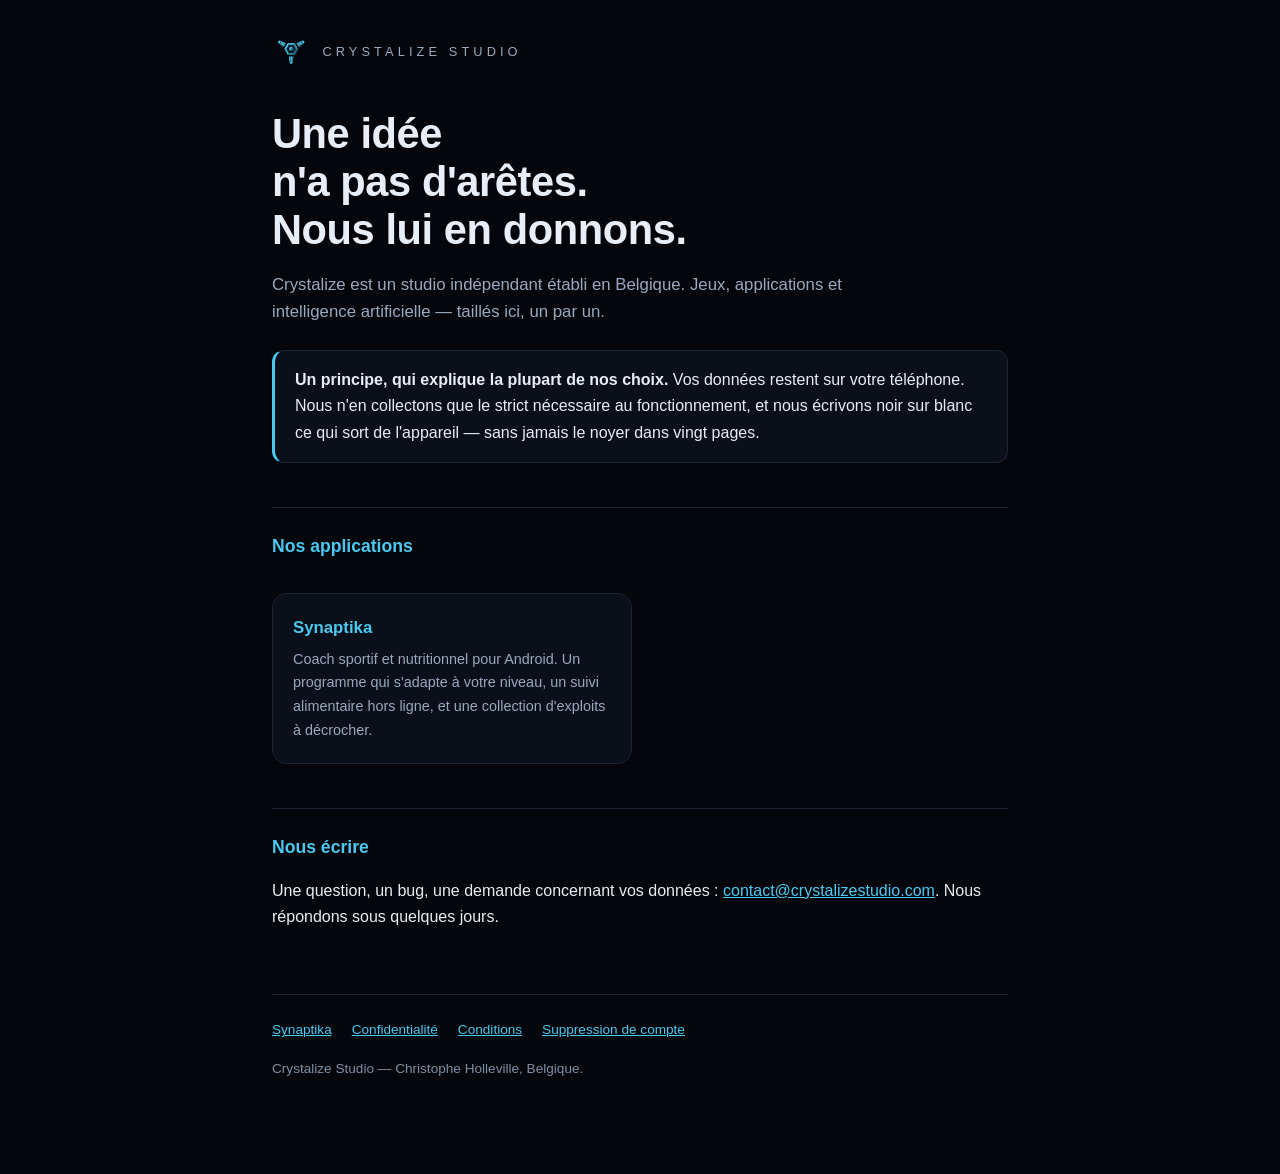
==== index.html @ 21e0ee18 "Reprend l embleme taille, et le titre valide L embleme du site vient desormais de src/theme/embleme." ====
<!doctype html>
<html lang="fr">
  <head>
    <meta charset="utf-8" />
    <meta name="viewport" content="width=device-width, initial-scale=1" />
    <title>Crystalize Studio</title>
    <meta name="description" content="Studio indépendant belge. Applications mobiles soignées, sobres en données." />
    <link rel="stylesheet" href="/assets/site.css" />
  </head>
  <body>
    <main>
      <a class="marque" href="/">
        <svg class="embleme" viewBox="0 0 100 100" aria-hidden="true">
          <path d="M 68.000,44.000 L 59.000,59.588 L 41.000,59.588 L 32.000,44.000 L 41.000,28.412 L 59.000,28.412 Z M 62.500,44.000 L 56.250,54.825 L 43.750,54.825 L 37.500,44.000 L 43.750,33.175 L 56.250,33.175 Z" fill-rule="evenodd" fill="currentColor"/>
          <path d="M 68.000,44.000 L 59.000,59.588 L 56.250,54.825 L 62.500,44.000 Z" fill="#000" opacity="0.491"/>
          <path d="M 59.000,59.588 L 41.000,59.588 L 43.750,54.825 L 56.250,54.825 Z" fill="#000" opacity="0.427"/>
          <path d="M 41.000,59.588 L 32.000,44.000 L 37.500,44.000 L 43.750,54.825 Z" fill="#000" opacity="0.185"/>
          <path d="M 41.000,28.412 L 59.000,28.412 L 56.250,33.175 L 43.750,33.175 Z" fill="#000" opacity="0.073"/>
          <path d="M 59.000,28.412 L 68.000,44.000 L 62.500,44.000 L 56.250,33.175 Z" fill="#000" opacity="0.315"/>
          <path d="M 62.500,44.000 L 68.000,44.000" fill="none" stroke="#000" stroke-width="0.7" stroke-linecap="round" opacity="0.500"/>
          <path d="M 56.250,54.825 L 59.000,59.588" fill="none" stroke="#000" stroke-width="0.7" stroke-linecap="round" opacity="0.500"/>
          <path d="M 43.750,54.825 L 41.000,59.588" fill="none" stroke="#000" stroke-width="0.7" stroke-linecap="round" opacity="0.500"/>
          <path d="M 37.500,44.000 L 32.000,44.000" fill="none" stroke="#000" stroke-width="0.7" stroke-linecap="round" opacity="0.500"/>
          <path d="M 43.750,33.175 L 41.000,28.412" fill="none" stroke="#000" stroke-width="0.7" stroke-linecap="round" opacity="0.500"/>
          <path d="M 56.250,33.175 L 59.000,28.412" fill="none" stroke="#000" stroke-width="0.7" stroke-linecap="round" opacity="0.500"/>
          <path d="M 60.600,44.000 L 55.300,53.180 L 44.700,53.180 L 39.400,44.000 L 44.700,34.820 L 55.300,34.820 Z M 59.400,44.000 L 54.700,52.141 L 45.300,52.141 L 40.600,44.000 L 45.300,35.859 L 54.700,35.859 Z" fill-rule="evenodd" fill="currentColor" opacity="0.400"/>
          <path d="M 56.000,63.588 L 54.000,79.000 A 4 4 0 0 1 46.000,79.000 L 44.000,63.588 Z" fill="currentColor"/>
          <path d="M 30.036,39.402 L 17.689,29.964 A 4 4 0 0 1 21.689,23.036 L 36.036,29.010 Z" fill="currentColor"/>
          <path d="M 63.964,29.010 L 78.311,23.036 A 4 4 0 0 1 82.311,29.964 L 69.964,39.402 Z" fill="currentColor"/>
          <path d="M 51.080,63.588 L 50.720,79.000 L 52.480,79.000 L 53.720,63.588 Z" fill="#000" opacity="0.248"/>
          <path d="M 53.720,63.588 L 52.480,79.000 L 54.000,79.000 L 56.000,63.588 Z" fill="#000" opacity="0.550"/>
          <path d="M 32.496,35.141 L 19.329,27.124 L 18.449,28.648 L 31.176,37.427 Z" fill="#000" opacity="0.248"/>
          <path d="M 31.176,37.427 L 18.449,28.648 L 17.689,29.964 L 30.036,39.402 Z" fill="#000" opacity="0.550"/>
          <path d="M 67.504,35.141 L 80.671,27.124 L 81.551,28.648 L 68.824,37.427 Z" fill="#000" opacity="0.248"/>
          <path d="M 68.824,37.427 L 81.551,28.648 L 82.311,29.964 L 69.964,39.402 Z" fill="#000" opacity="0.550"/>
          <path d="M 56.500,44.000 L 53.250,49.629 L 46.750,49.629 L 43.500,44.000 L 46.750,38.371 L 53.250,38.371 Z" fill="currentColor"/>
          <path d="M 50,44.000 L 56.500,44.000 L 53.250,49.629 Z" fill="#000" opacity="0.609"/>
          <path d="M 50,44.000 L 53.250,49.629 L 46.750,49.629 Z" fill="#000" opacity="0.529"/>
          <path d="M 50,44.000 L 46.750,49.629 L 43.500,44.000 Z" fill="#000" opacity="0.230"/>
          <path d="M 50,44.000 L 46.750,38.371 L 53.250,38.371 Z" fill="#000" opacity="0.091"/>
          <path d="M 50,44.000 L 53.250,38.371 L 56.500,44.000 Z" fill="#000" opacity="0.390"/>
          <path d="M 47.960,65.438 L 48.800,76.800" fill="none" stroke="#000" stroke-width="1.15" stroke-linecap="round" opacity="0.720"/>
          <path d="M 46.910,65.438 a 1.05,1.05 0 1,0 2.100,0 a 1.05,1.05 0 1,0 -2.100,0 Z" fill="#000" opacity="0.720"/>
          <path d="M 47.300,76.800 a 1.5,1.5 0 1,0 3.000,0 a 1.5,1.5 0 1,0 -3.000,0 Z" fill="#000" opacity="0.720"/>
          <path d="M 32.454,31.514 L 22.194,26.561" fill="none" stroke="#000" stroke-width="1.15" stroke-linecap="round" opacity="0.720"/>
          <path d="M 31.404,31.514 a 1.05,1.05 0 1,0 2.100,0 a 1.05,1.05 0 1,0 -2.100,0 Z" fill="#000" opacity="0.720"/>
          <path d="M 20.694,26.561 a 1.5,1.5 0 1,0 3.000,0 a 1.5,1.5 0 1,0 -3.000,0 Z" fill="#000" opacity="0.720"/>
          <path d="M 67.546,31.514 L 77.806,26.561" fill="none" stroke="#000" stroke-width="1.15" stroke-linecap="round" opacity="0.720"/>
          <path d="M 66.496,31.514 a 1.05,1.05 0 1,0 2.100,0 a 1.05,1.05 0 1,0 -2.100,0 Z" fill="#000" opacity="0.720"/>
          <path d="M 76.306,26.561 a 1.5,1.5 0 1,0 3.000,0 a 1.5,1.5 0 1,0 -3.000,0 Z" fill="#000" opacity="0.720"/>
          <path d="M 48.400,48.391 a 1.6,1.6 0 1,0 3.200,0 a 1.6,1.6 0 1,0 -3.200,0 Z" fill="#000" opacity="0.720"/>
          <path d="M 48.900,48.391 a 1.1,1.1 0 1,0 2.200,0 a 1.1,1.1 0 1,0 -2.200,0 Z" fill="currentColor"/>
          <path d="M 44.597,41.805 a 1.6,1.6 0 1,0 3.200,0 a 1.6,1.6 0 1,0 -3.200,0 Z" fill="#000" opacity="0.720"/>
          <path d="M 45.097,41.805 a 1.1,1.1 0 1,0 2.200,0 a 1.1,1.1 0 1,0 -2.200,0 Z" fill="currentColor"/>
          <path d="M 52.203,41.805 a 1.6,1.6 0 1,0 3.200,0 a 1.6,1.6 0 1,0 -3.200,0 Z" fill="#000" opacity="0.720"/>
          <path d="M 52.703,41.805 a 1.1,1.1 0 1,0 2.200,0 a 1.1,1.1 0 1,0 -2.200,0 Z" fill="currentColor"/>
        </svg>
        <span>Crystalize Studio</span>
      </a>

      <h1>Une idée<br />n'a pas d'arêtes.<br />Nous lui en donnons.</h1>

      <p class="chapeau">
        Crystalize est un studio indépendant établi en Belgique. Jeux,
        applications et intelligence artificielle — taillés ici, un par un.
      </p>

      <div class="encadre encadre--accent">
        <p>
          <strong>Un principe, qui explique la plupart de nos choix.</strong>
          Vos données restent sur votre téléphone. Nous n'en collectons que le
          strict nécessaire au fonctionnement, et nous écrivons noir sur blanc
          ce qui sort de l'appareil — sans jamais le noyer dans vingt pages.
        </p>
      </div>

      <h2>Nos applications</h2>

      <div class="cartes">
        <a class="carte" href="/synaptika/">
          <h3>Synaptika</h3>
          <p>
            Coach sportif et nutritionnel pour Android. Un programme qui
            s'adapte à votre niveau, un suivi alimentaire hors ligne, et une
            collection d'exploits à décrocher.
          </p>
        </a>
      </div>

      <h2>Nous écrire</h2>
      <p>
        Une question, un bug, une demande concernant vos données :
        <a href="mailto:contact@crystalizestudio.com">contact@crystalizestudio.com</a>.
        Nous répondons sous quelques jours.
      </p>
    </main>

    <footer>
      <nav>
        <a href="/synaptika/">Synaptika</a>
        <a href="/synaptika/confidentialite/">Confidentialité</a>
        <a href="/synaptika/conditions/">Conditions</a>
        <a href="/synaptika/suppression-compte/">Suppression de compte</a>
      </nav>
      <p>Crystalize Studio — Christophe Holleville, Belgique.</p>
    </footer>
  </body>
</html>
---- assets/site.css ----
/* Crystalize Studio — feuille de style commune.
   Les couleurs sont celles de l'application Synaptika (thème azur
   sombre), pour que le site et le produit ne se contredisent pas. */

:root {
  --fond: #04060c;
  --panneau: #0a0f1a;
  --panneau-eleve: #111b2e;
  --texte: #e8eef7;
  --doux: #9aa9bd;
  --faible: #7e8fa6;
  --accent: #4cc9f0;
  --bordure: #1b2536;
  --bordure-vive: #33507a;
  --succes: #3ddc97;
  --alerte: #f5c542;
}

* { box-sizing: border-box; }

body {
  margin: 0;
  padding: 0 1.25rem 5rem;
  background: var(--fond);
  color: var(--texte);
  font-family: -apple-system, BlinkMacSystemFont, 'Segoe UI', Roboto, sans-serif;
  line-height: 1.65;
  -webkit-font-smoothing: antialiased;
}

main { max-width: 46rem; margin: 0 auto; }

a { color: var(--accent); }
a:hover { text-decoration: none; }

/* ── Emblème ─────────────────────────────────────────────────── */

/* Les tracés portent leurs propres remplissages — vif en `currentColor`,
   ombres en noir — parce que l'emblème est taillé et non colorié. Une règle
   `fill` ici écraserait les facettes. */
.embleme { width: 2.4rem; height: 2.4rem; flex: none; }

.marque {
  display: flex;
  align-items: center;
  gap: 0.75rem;
  padding: 2rem 0 0;
  color: var(--accent);
  text-decoration: none;
}
.marque span {
  font-size: 0.8rem;
  letter-spacing: 0.32em;
  text-transform: uppercase;
  color: var(--doux);
}

/* ── Titres ──────────────────────────────────────────────────── */

h1 {
  font-size: clamp(1.8rem, 5vw, 2.6rem);
  line-height: 1.15;
  letter-spacing: -0.01em;
  margin: 2.5rem 0 0.5rem;
}
h2 {
  font-size: 1.1rem;
  margin-top: 2.75rem;
  padding-top: 1.5rem;
  border-top: 1px solid var(--bordure);
  color: var(--accent);
}
h3 { font-size: 0.95rem; margin-top: 1.75rem; }

.chapeau { color: var(--doux); font-size: 1.05rem; max-width: 38rem; }
.maj { color: var(--faible); font-size: 0.85rem; margin-top: 0; }

/* ── Blocs ───────────────────────────────────────────────────── */

.encadre {
  background: var(--panneau);
  border: 1px solid var(--bordure);
  border-radius: 0.75rem;
  padding: 1rem 1.25rem;
  margin: 1.5rem 0;
}
.encadre--alerte { border-left: 3px solid var(--alerte); }
.encadre--accent { border-left: 3px solid var(--accent); }
.encadre p:first-child { margin-top: 0; }
.encadre p:last-child { margin-bottom: 0; }

.cartes { display: grid; gap: 1rem; margin: 2rem 0; }
@media (min-width: 40rem) { .cartes { grid-template-columns: 1fr 1fr; } }

.carte {
  display: block;
  background: var(--panneau);
  border: 1px solid var(--bordure);
  border-radius: 0.9rem;
  padding: 1.25rem;
  text-decoration: none;
  color: inherit;
  transition: border-color 0.15s, transform 0.15s;
}
.carte:hover { border-color: var(--bordure-vive); transform: translateY(-2px); }
.carte h3 { margin: 0 0 0.35rem; color: var(--accent); font-size: 1.05rem; }
.carte p { margin: 0; color: var(--doux); font-size: 0.9rem; }

table { width: 100%; border-collapse: collapse; margin: 1rem 0; font-size: 0.9rem; }
th, td {
  text-align: left;
  padding: 0.6rem 0.5rem;
  border-bottom: 1px solid var(--bordure);
  vertical-align: top;
}
th { color: var(--doux); font-weight: 600; }

ul { padding-left: 1.2rem; }
li { margin: 0.4rem 0; }

code {
  background: var(--panneau);
  padding: 0.1rem 0.35rem;
  border-radius: 0.25rem;
  font-size: 0.9em;
}

/* ── Pied ────────────────────────────────────────────────────── */

footer {
  max-width: 46rem;
  margin: 4rem auto 0;
  padding-top: 1.5rem;
  border-top: 1px solid var(--bordure);
  color: var(--faible);
  font-size: 0.85rem;
}
footer nav { display: flex; flex-wrap: wrap; gap: 1.25rem; margin-bottom: 1rem; }

/* ── Sélecteur de langue ─────────────────────────────────────── */

.langues { display: flex; gap: 0.5rem; margin: 2rem 0; }
.langues button {
  background: transparent;
  border: 1px solid var(--bordure);
  color: var(--doux);
  border-radius: 999px;
  padding: 0.35rem 0.9rem;
  cursor: pointer;
  font-size: 0.85rem;
}
.langues button[aria-pressed='true'] { border-color: var(--accent); color: var(--accent); }
[data-langue] { display: none; }
[data-langue].actif { display: block; }
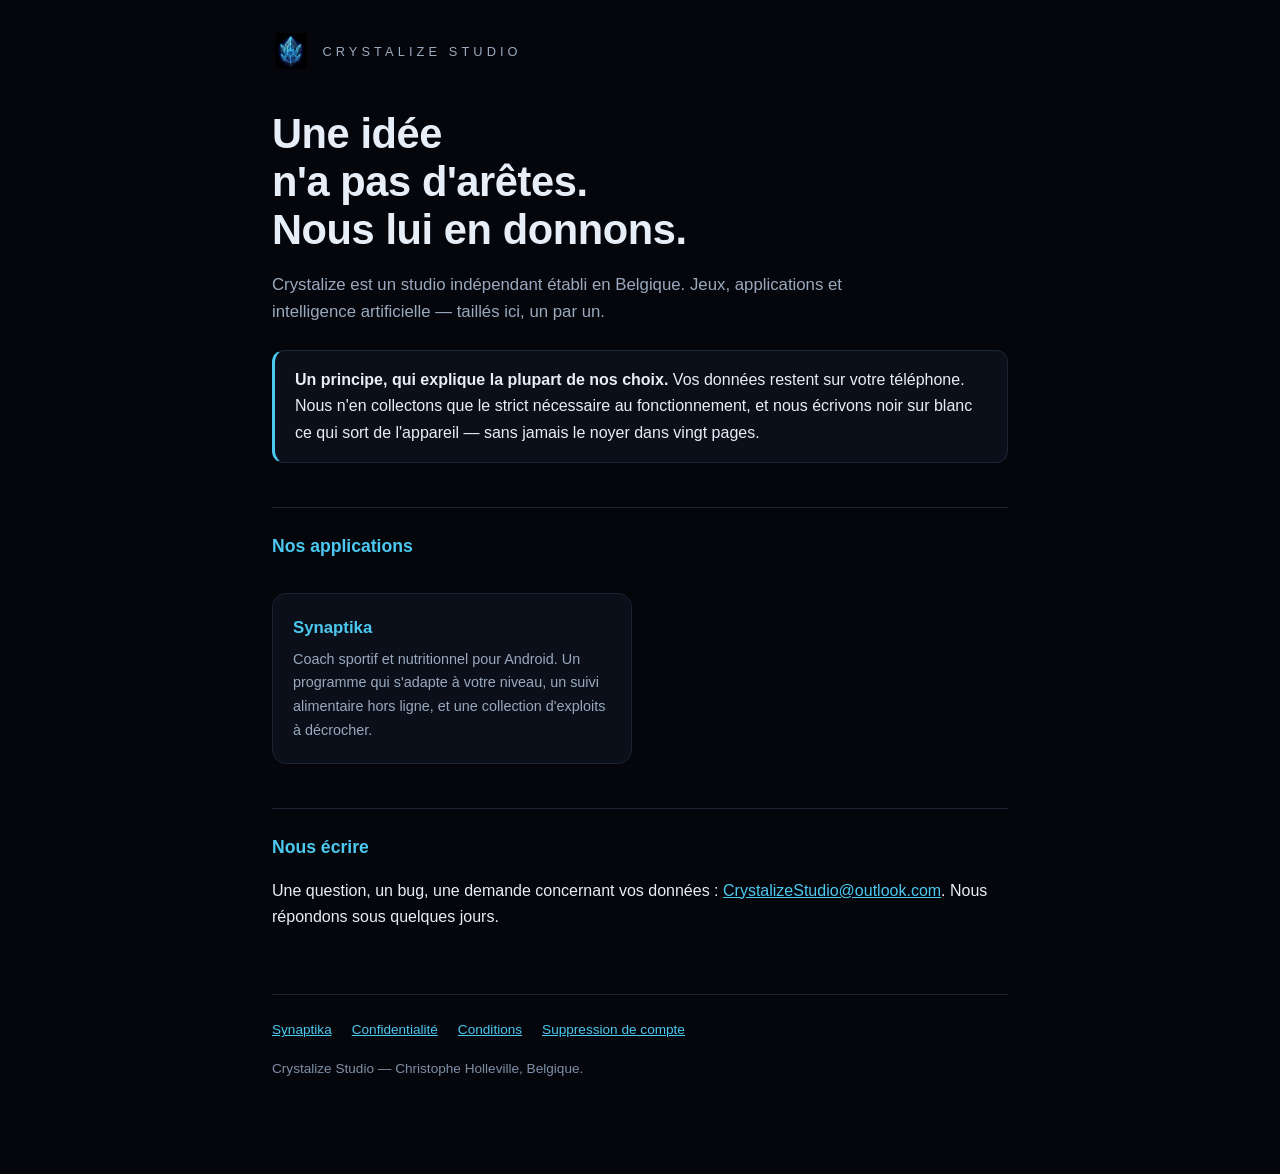
==== commit 79b403ed: "Les deux marques a leur place, et les vraies adresses Le cristal de Crystalize Studio coiffe chaque " ====
--- a/index.html
+++ b/index.html
@@ -10,51 +10,7 @@
   <body>
     <main>
       <a class="marque" href="/">
-        <svg class="embleme" viewBox="0 0 100 100" aria-hidden="true">
-          <path d="M 68.000,44.000 L 59.000,59.588 L 41.000,59.588 L 32.000,44.000 L 41.000,28.412 L 59.000,28.412 Z M 62.500,44.000 L 56.250,54.825 L 43.750,54.825 L 37.500,44.000 L 43.750,33.175 L 56.250,33.175 Z" fill-rule="evenodd" fill="currentColor"/>
-          <path d="M 68.000,44.000 L 59.000,59.588 L 56.250,54.825 L 62.500,44.000 Z" fill="#000" opacity="0.491"/>
-          <path d="M 59.000,59.588 L 41.000,59.588 L 43.750,54.825 L 56.250,54.825 Z" fill="#000" opacity="0.427"/>
-          <path d="M 41.000,59.588 L 32.000,44.000 L 37.500,44.000 L 43.750,54.825 Z" fill="#000" opacity="0.185"/>
-          <path d="M 41.000,28.412 L 59.000,28.412 L 56.250,33.175 L 43.750,33.175 Z" fill="#000" opacity="0.073"/>
-          <path d="M 59.000,28.412 L 68.000,44.000 L 62.500,44.000 L 56.250,33.175 Z" fill="#000" opacity="0.315"/>
-          <path d="M 62.500,44.000 L 68.000,44.000" fill="none" stroke="#000" stroke-width="0.7" stroke-linecap="round" opacity="0.500"/>
-          <path d="M 56.250,54.825 L 59.000,59.588" fill="none" stroke="#000" stroke-width="0.7" stroke-linecap="round" opacity="0.500"/>
-          <path d="M 43.750,54.825 L 41.000,59.588" fill="none" stroke="#000" stroke-width="0.7" stroke-linecap="round" opacity="0.500"/>
-          <path d="M 37.500,44.000 L 32.000,44.000" fill="none" stroke="#000" stroke-width="0.7" stroke-linecap="round" opacity="0.500"/>
-          <path d="M 43.750,33.175 L 41.000,28.412" fill="none" stroke="#000" stroke-width="0.7" stroke-linecap="round" opacity="0.500"/>
-          <path d="M 56.250,33.175 L 59.000,28.412" fill="none" stroke="#000" stroke-width="0.7" stroke-linecap="round" opacity="0.500"/>
-          <path d="M 60.600,44.000 L 55.300,53.180 L 44.700,53.180 L 39.400,44.000 L 44.700,34.820 L 55.300,34.820 Z M 59.400,44.000 L 54.700,52.141 L 45.300,52.141 L 40.600,44.000 L 45.300,35.859 L 54.700,35.859 Z" fill-rule="evenodd" fill="currentColor" opacity="0.400"/>
-          <path d="M 56.000,63.588 L 54.000,79.000 A 4 4 0 0 1 46.000,79.000 L 44.000,63.588 Z" fill="currentColor"/>
-          <path d="M 30.036,39.402 L 17.689,29.964 A 4 4 0 0 1 21.689,23.036 L 36.036,29.010 Z" fill="currentColor"/>
-          <path d="M 63.964,29.010 L 78.311,23.036 A 4 4 0 0 1 82.311,29.964 L 69.964,39.402 Z" fill="currentColor"/>
-          <path d="M 51.080,63.588 L 50.720,79.000 L 52.480,79.000 L 53.720,63.588 Z" fill="#000" opacity="0.248"/>
-          <path d="M 53.720,63.588 L 52.480,79.000 L 54.000,79.000 L 56.000,63.588 Z" fill="#000" opacity="0.550"/>
-          <path d="M 32.496,35.141 L 19.329,27.124 L 18.449,28.648 L 31.176,37.427 Z" fill="#000" opacity="0.248"/>
-          <path d="M 31.176,37.427 L 18.449,28.648 L 17.689,29.964 L 30.036,39.402 Z" fill="#000" opacity="0.550"/>
-          <path d="M 67.504,35.141 L 80.671,27.124 L 81.551,28.648 L 68.824,37.427 Z" fill="#000" opacity="0.248"/>
-          <path d="M 68.824,37.427 L 81.551,28.648 L 82.311,29.964 L 69.964,39.402 Z" fill="#000" opacity="0.550"/>
-          <path d="M 56.500,44.000 L 53.250,49.629 L 46.750,49.629 L 43.500,44.000 L 46.750,38.371 L 53.250,38.371 Z" fill="currentColor"/>
-          <path d="M 50,44.000 L 56.500,44.000 L 53.250,49.629 Z" fill="#000" opacity="0.609"/>
-          <path d="M 50,44.000 L 53.250,49.629 L 46.750,49.629 Z" fill="#000" opacity="0.529"/>
-          <path d="M 50,44.000 L 46.750,49.629 L 43.500,44.000 Z" fill="#000" opacity="0.230"/>
-          <path d="M 50,44.000 L 46.750,38.371 L 53.250,38.371 Z" fill="#000" opacity="0.091"/>
-          <path d="M 50,44.000 L 53.250,38.371 L 56.500,44.000 Z" fill="#000" opacity="0.390"/>
-          <path d="M 47.960,65.438 L 48.800,76.800" fill="none" stroke="#000" stroke-width="1.15" stroke-linecap="round" opacity="0.720"/>
-          <path d="M 46.910,65.438 a 1.05,1.05 0 1,0 2.100,0 a 1.05,1.05 0 1,0 -2.100,0 Z" fill="#000" opacity="0.720"/>
-          <path d="M 47.300,76.800 a 1.5,1.5 0 1,0 3.000,0 a 1.5,1.5 0 1,0 -3.000,0 Z" fill="#000" opacity="0.720"/>
-          <path d="M 32.454,31.514 L 22.194,26.561" fill="none" stroke="#000" stroke-width="1.15" stroke-linecap="round" opacity="0.720"/>
-          <path d="M 31.404,31.514 a 1.05,1.05 0 1,0 2.100,0 a 1.05,1.05 0 1,0 -2.100,0 Z" fill="#000" opacity="0.720"/>
-          <path d="M 20.694,26.561 a 1.5,1.5 0 1,0 3.000,0 a 1.5,1.5 0 1,0 -3.000,0 Z" fill="#000" opacity="0.720"/>
-          <path d="M 67.546,31.514 L 77.806,26.561" fill="none" stroke="#000" stroke-width="1.15" stroke-linecap="round" opacity="0.720"/>
-          <path d="M 66.496,31.514 a 1.05,1.05 0 1,0 2.100,0 a 1.05,1.05 0 1,0 -2.100,0 Z" fill="#000" opacity="0.720"/>
-          <path d="M 76.306,26.561 a 1.5,1.5 0 1,0 3.000,0 a 1.5,1.5 0 1,0 -3.000,0 Z" fill="#000" opacity="0.720"/>
-          <path d="M 48.400,48.391 a 1.6,1.6 0 1,0 3.200,0 a 1.6,1.6 0 1,0 -3.200,0 Z" fill="#000" opacity="0.720"/>
-          <path d="M 48.900,48.391 a 1.1,1.1 0 1,0 2.200,0 a 1.1,1.1 0 1,0 -2.200,0 Z" fill="currentColor"/>
-          <path d="M 44.597,41.805 a 1.6,1.6 0 1,0 3.200,0 a 1.6,1.6 0 1,0 -3.200,0 Z" fill="#000" opacity="0.720"/>
-          <path d="M 45.097,41.805 a 1.1,1.1 0 1,0 2.200,0 a 1.1,1.1 0 1,0 -2.200,0 Z" fill="currentColor"/>
-          <path d="M 52.203,41.805 a 1.6,1.6 0 1,0 3.200,0 a 1.6,1.6 0 1,0 -3.200,0 Z" fill="#000" opacity="0.720"/>
-          <path d="M 52.703,41.805 a 1.1,1.1 0 1,0 2.200,0 a 1.1,1.1 0 1,0 -2.200,0 Z" fill="currentColor"/>
-        </svg>
+        <img class="embleme" src="/assets/crystalize.png" alt="" width="192" height="192" />
         <span>Crystalize Studio</span>
       </a>
 
@@ -90,7 +46,7 @@
       <h2>Nous écrire</h2>
       <p>
         Une question, un bug, une demande concernant vos données :
-        <a href="mailto:contact@crystalizestudio.com">contact@crystalizestudio.com</a>.
+        <a href="mailto:CrystalizeStudio@outlook.com">CrystalizeStudio@outlook.com</a>.
         Nous répondons sous quelques jours.
       </p>
     </main>
--- a/assets/site.css
+++ b/assets/site.css
@@ -35,10 +35,17 @@
 
 /* ── Emblème ─────────────────────────────────────────────────── */
 
-/* Les tracés portent leurs propres remplissages — vif en `currentColor`,
-   ombres en noir — parce que l'emblème est taillé et non colorié. Une règle
-   `fill` ici écraserait les facettes. */
+/* Deux marques distinctes, et il ne faut pas les confondre : le cristal
+   est celle du studio, la synapse celle de l'application. */
 .embleme { width: 2.4rem; height: 2.4rem; flex: none; }
+
+/* Les tracés de la synapse portent leurs propres remplissages — vif en
+   `currentColor`, ombres en noir — parce que l'emblème est taillé et non
+   colorié. Une règle `fill` ici écraserait les facettes. */
+.embleme-synaptika { width: 3.4rem; height: 3.4rem; flex: none; color: var(--accent); }
+
+.titre-produit { display: flex; align-items: center; gap: 1rem; margin-top: 2.5rem; }
+.titre-produit h1 { margin: 0; }
 
 .marque {
   display: flex;
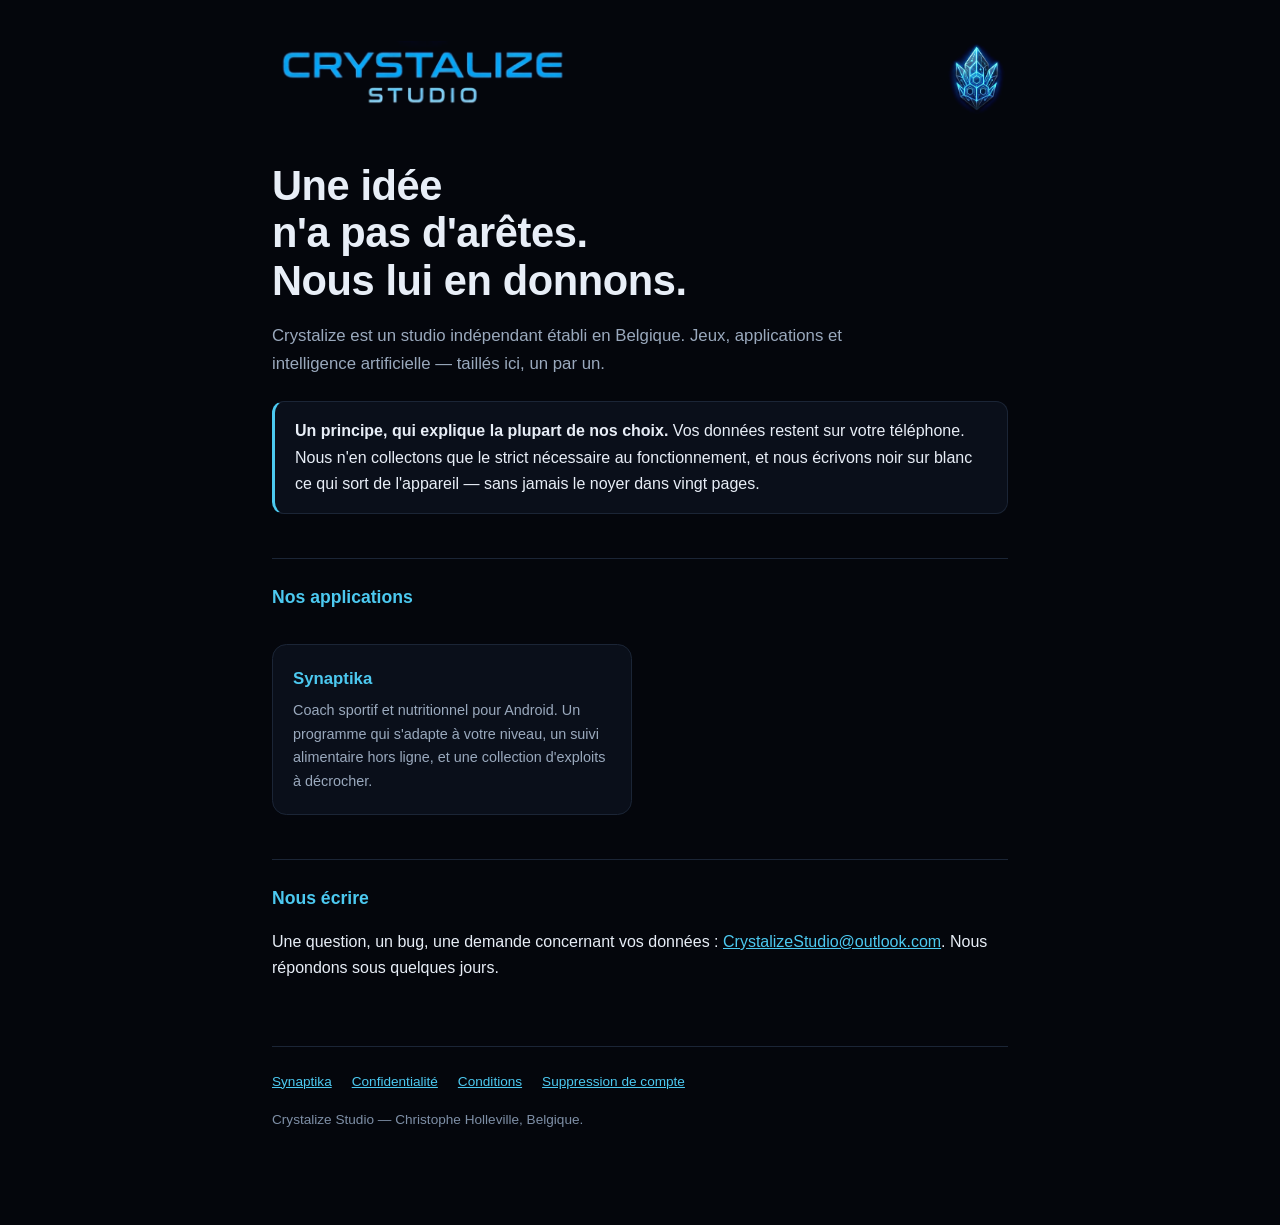
==== commit 3fb57ab5: "Un bandeau de tete par marque, dans le style de la banniere Chaque page mene desormais avec SA marqu" ====
--- a/index.html
+++ b/index.html
@@ -9,10 +9,12 @@
   </head>
   <body>
     <main>
-      <a class="marque" href="/">
-        <img class="embleme" src="/assets/crystalize.png" alt="" width="192" height="192" />
-        <span>Crystalize Studio</span>
-      </a>
+      <header class="bandeau">
+        <img class="bandeau__mot" src="/assets/crystalize-mot.png"
+             alt="Crystalize Studio" width="1260" height="300" />
+        <img class="bandeau__marque" src="/assets/crystalize.png"
+             alt="" width="326" height="384" />
+      </header>
 
       <h1>Une idée<br />n'a pas d'arêtes.<br />Nous lui en donnons.</h1>
 
--- a/assets/site.css
+++ b/assets/site.css
@@ -47,20 +47,42 @@
 .titre-produit { display: flex; align-items: center; gap: 1rem; margin-top: 2.5rem; }
 .titre-produit h1 { margin: 0; }
 
-.marque {
+/* ── Le bandeau de tête ───────────────────────────────────────────
+   Le nom à gauche, la marque à droite : la disposition de la bannière
+   du Play Console, pour que le studio se présente partout pareil. */
+
+.bandeau {
   display: flex;
   align-items: center;
-  gap: 0.75rem;
-  padding: 2rem 0 0;
+  justify-content: space-between;
+  gap: 1.5rem;
+  padding: 2.5rem 0 0.5rem;
   color: var(--accent);
   text-decoration: none;
 }
-.marque span {
-  font-size: 0.8rem;
-  letter-spacing: 0.32em;
+
+.bandeau__mot { max-width: min(19rem, 58vw); height: auto; }
+.bandeau__marque { height: clamp(3.4rem, 11vw, 4.6rem); width: auto; flex: none; }
+
+/* Le nom d'un produit, quand aucune image de marque n'existe pour lui. */
+.bandeau__nom {
+  font-size: clamp(1.5rem, 6vw, 2.2rem);
+  letter-spacing: 0.16em;
   text-transform: uppercase;
-  color: var(--doux);
+  font-weight: 600;
+  color: var(--accent);
+  line-height: 1;
 }
+.bandeau__editeur {
+  display: block;
+  margin-top: 0.5rem;
+  font-size: 0.68rem;
+  letter-spacing: 0.24em;
+  text-transform: uppercase;
+  color: var(--faible);
+  text-decoration: none;
+}
+.bandeau__editeur:hover { color: var(--doux); }
 
 /* ── Titres ──────────────────────────────────────────────────── */
 
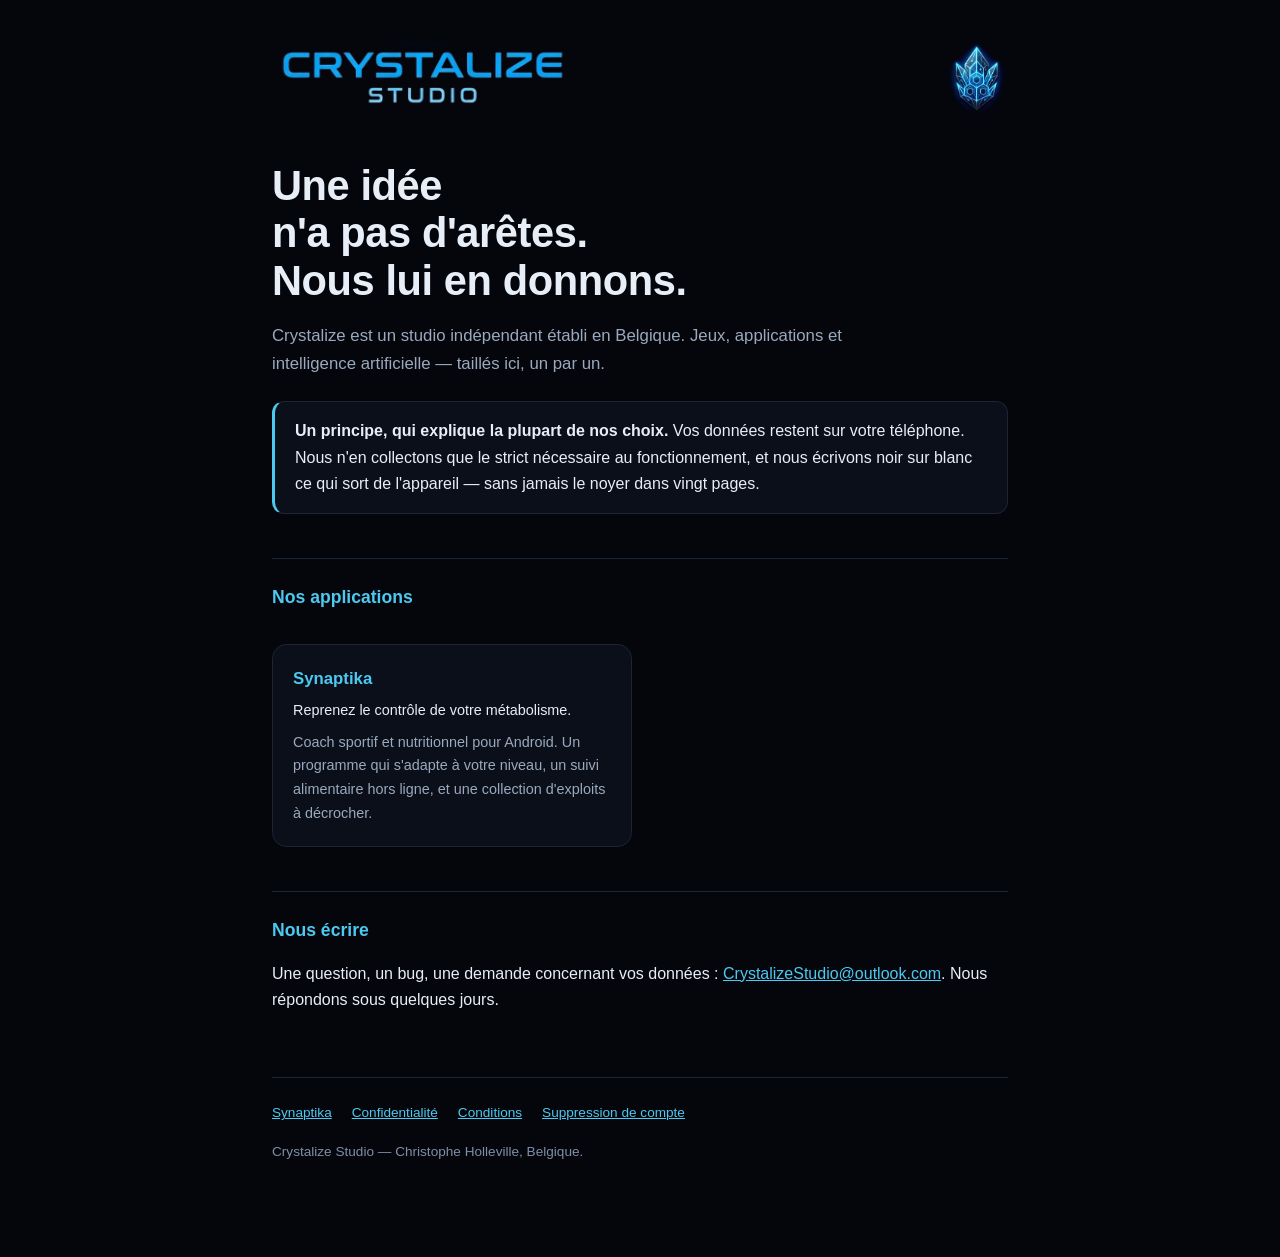
==== commit d9e4161a: "Chaque marque porte son propre slogan Synaptika reprend le sien — « Reprenez le controle de votre me" ====
--- a/index.html
+++ b/index.html
@@ -37,6 +37,7 @@
       <div class="cartes">
         <a class="carte" href="/synaptika/">
           <h3>Synaptika</h3>
+          <p class="carte__accroche">Reprenez le contrôle de votre métabolisme.</p>
           <p>
             Coach sportif et nutritionnel pour Android. Un programme qui
             s'adapte à votre niveau, un suivi alimentaire hors ligne, et une
--- a/assets/site.css
+++ b/assets/site.css
@@ -134,6 +134,7 @@
 .carte:hover { border-color: var(--bordure-vive); transform: translateY(-2px); }
 .carte h3 { margin: 0 0 0.35rem; color: var(--accent); font-size: 1.05rem; }
 .carte p { margin: 0; color: var(--doux); font-size: 0.9rem; }
+.carte__accroche { color: var(--texte) !important; margin-bottom: 0.5rem !important; }
 
 table { width: 100%; border-collapse: collapse; margin: 1rem 0; font-size: 0.9rem; }
 th, td {
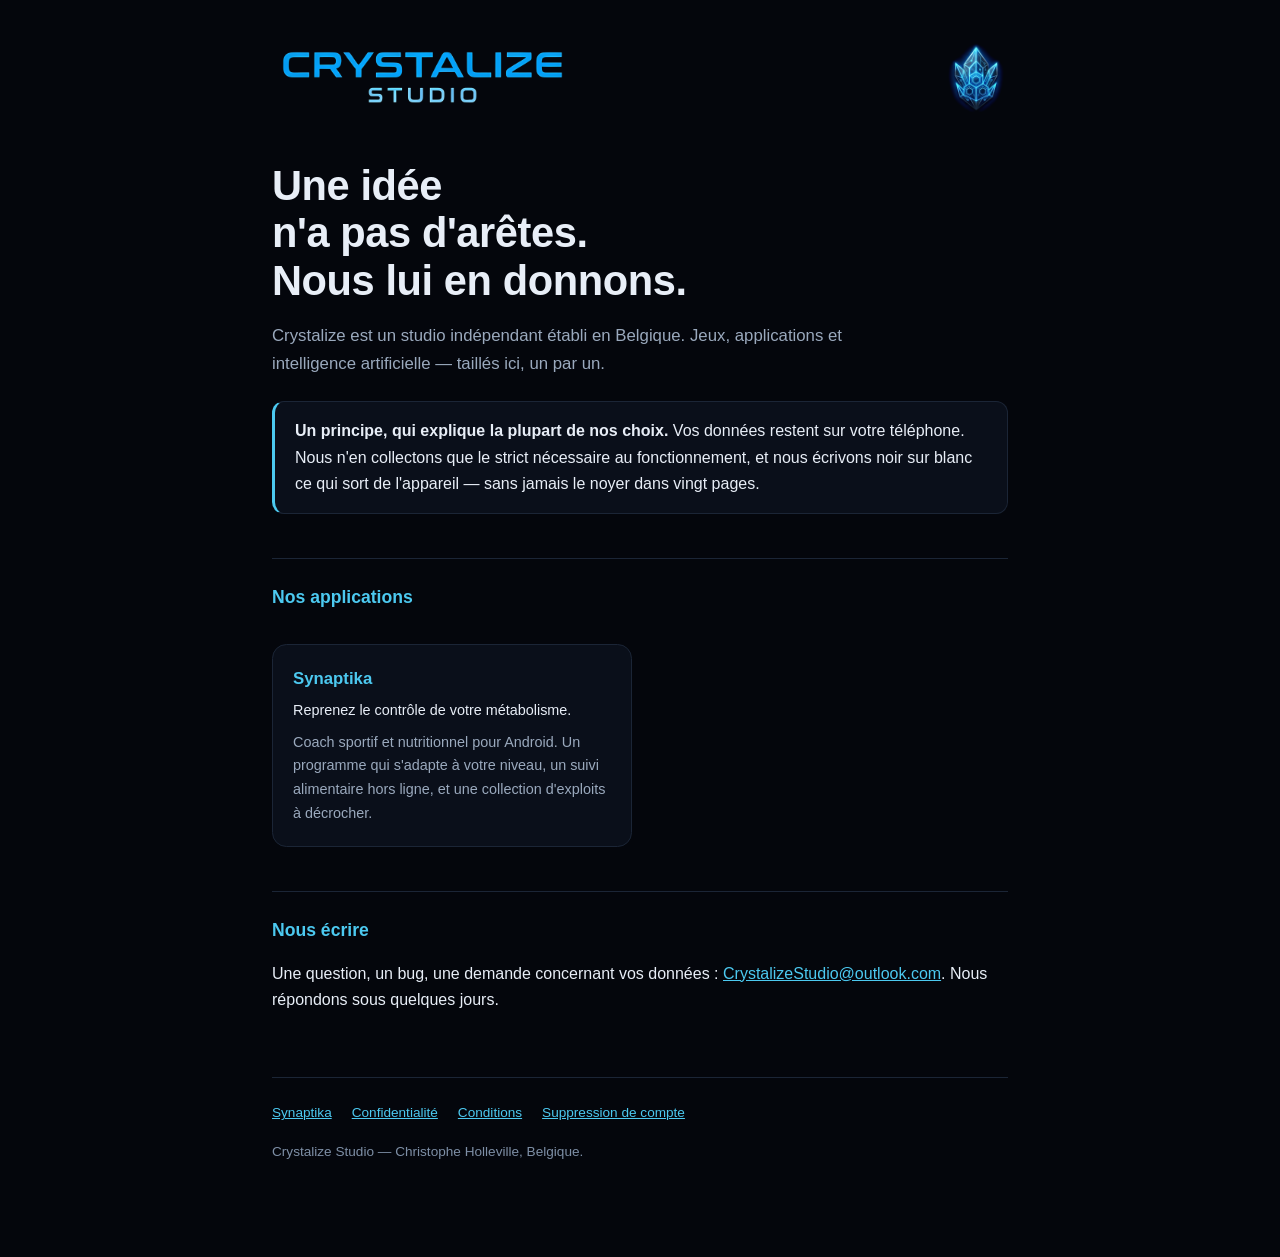
==== commit a0aadc84: "Le mot-symbole et le cristal, agrandis puis tailles pour l usage Les deux venaient d une decoupe dan" ====
--- a/index.html
+++ b/index.html
@@ -11,9 +11,9 @@
     <main>
       <header class="bandeau">
         <img class="bandeau__mot" src="/assets/crystalize-mot.png"
-             alt="Crystalize Studio" width="1260" height="300" />
+             alt="Crystalize Studio" width="800" height="190" />
         <img class="bandeau__marque" src="/assets/crystalize.png"
-             alt="" width="326" height="384" />
+             alt="" width="272" height="320" />
       </header>
 
       <h1>Une idée<br />n'a pas d'arêtes.<br />Nous lui en donnons.</h1>
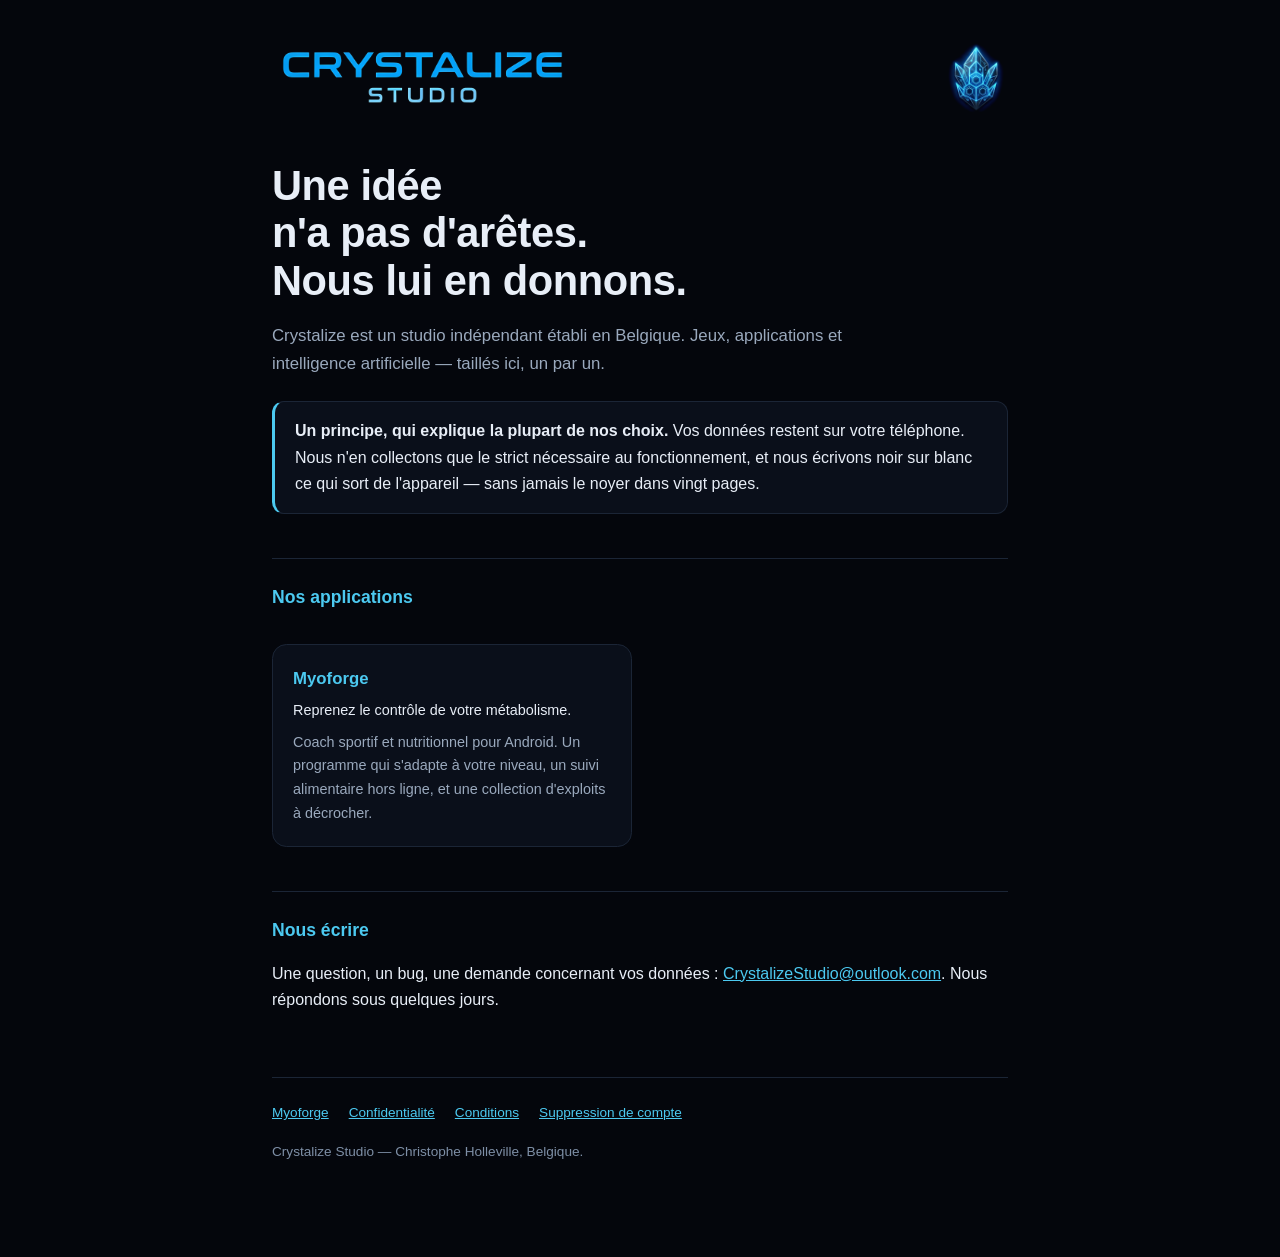
==== commit 1061b7c1: "Renomme Synaptika en Myoforge, et fait suivre les anciennes adresses La section /synaptika/ devient " ====
--- a/index.html
+++ b/index.html
@@ -35,8 +35,8 @@
       <h2>Nos applications</h2>
 
       <div class="cartes">
-        <a class="carte" href="/synaptika/">
-          <h3>Synaptika</h3>
+        <a class="carte" href="/myoforge/">
+          <h3>Myoforge</h3>
           <p class="carte__accroche">Reprenez le contrôle de votre métabolisme.</p>
           <p>
             Coach sportif et nutritionnel pour Android. Un programme qui
@@ -56,10 +56,10 @@
 
     <footer>
       <nav>
-        <a href="/synaptika/">Synaptika</a>
-        <a href="/synaptika/confidentialite/">Confidentialité</a>
-        <a href="/synaptika/conditions/">Conditions</a>
-        <a href="/synaptika/suppression-compte/">Suppression de compte</a>
+        <a href="/myoforge/">Myoforge</a>
+        <a href="/myoforge/confidentialite/">Confidentialité</a>
+        <a href="/myoforge/conditions/">Conditions</a>
+        <a href="/myoforge/suppression-compte/">Suppression de compte</a>
       </nav>
       <p>Crystalize Studio — Christophe Holleville, Belgique.</p>
     </footer>
--- a/assets/site.css
+++ b/assets/site.css
@@ -1,5 +1,5 @@
 /* Crystalize Studio — feuille de style commune.
-   Les couleurs sont celles de l'application Synaptika (thème azur
+   Les couleurs sont celles de l'application Myoforge (thème azur
    sombre), pour que le site et le produit ne se contredisent pas. */
 
 :root {
@@ -42,7 +42,7 @@
 /* Les tracés de la synapse portent leurs propres remplissages — vif en
    `currentColor`, ombres en noir — parce que l'emblème est taillé et non
    colorié. Une règle `fill` ici écraserait les facettes. */
-.embleme-synaptika { width: 3.4rem; height: 3.4rem; flex: none; color: var(--accent); }
+.embleme-myoforge { width: 3.4rem; height: 3.4rem; flex: none; color: var(--accent); }
 
 .titre-produit { display: flex; align-items: center; gap: 1rem; margin-top: 2.5rem; }
 .titre-produit h1 { margin: 0; }
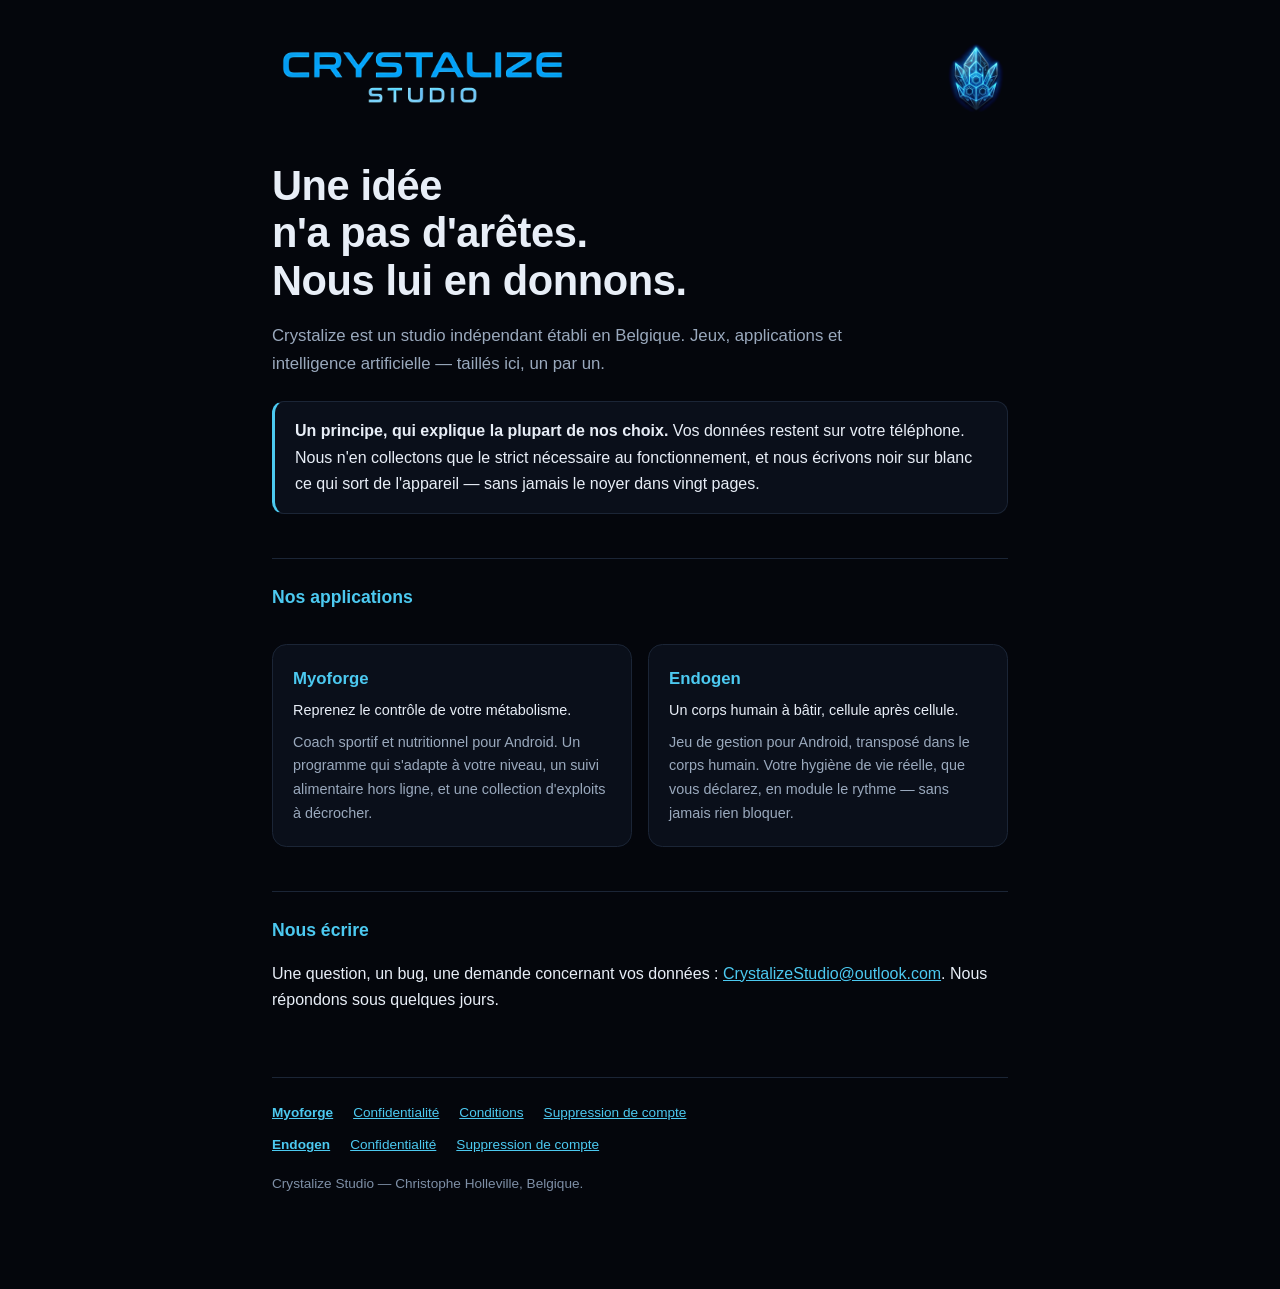
==== commit 65dbd7e7: "Page Endogen : présentation du jeu, carte sur l'accueil et pied de page par application Co-Authored-" ====
--- a/index.html
+++ b/index.html
@@ -44,6 +44,15 @@
             collection d'exploits à décrocher.
           </p>
         </a>
+        <a class="carte" href="/endogen/">
+          <h3>Endogen</h3>
+          <p class="carte__accroche">Un corps humain à bâtir, cellule après cellule.</p>
+          <p>
+            Jeu de gestion pour Android, transposé dans le corps humain. Votre
+            hygiène de vie réelle, que vous déclarez, en module le rythme —
+            sans jamais rien bloquer.
+          </p>
+        </a>
       </div>
 
       <h2>Nous écrire</h2>
@@ -55,12 +64,17 @@
     </main>
 
     <footer>
-      <nav>
+      <nav class="pied-produit">
         <a href="/myoforge/">Myoforge</a>
         <a href="/myoforge/confidentialite/">Confidentialité</a>
         <a href="/myoforge/conditions/">Conditions</a>
         <a href="/myoforge/suppression-compte/">Suppression de compte</a>
       </nav>
+      <nav class="pied-produit">
+        <a href="/endogen/">Endogen</a>
+        <a href="/endogen/confidentialite/">Confidentialité</a>
+        <a href="/endogen/suppression-compte/">Suppression de compte</a>
+      </nav>
       <p>Crystalize Studio — Christophe Holleville, Belgique.</p>
     </footer>
   </body>
--- a/assets/site.css
+++ b/assets/site.css
@@ -62,7 +62,21 @@
 }
 
 .bandeau__mot { max-width: min(19rem, 58vw); height: auto; }
+
+/* Le mot-symbole de Myoforge est un trace, pas une image : il est deux fois
+   plus allonge que celui de Crystalize (7,7 contre 4,2), et la meme largeur
+   maximale le rendrait deux fois plus court. On le cale donc sur sa HAUTEUR,
+   celle qu avait le nom en texte. */
+.bandeau__mot--myoforge {
+  max-width: min(22rem, 66vw);
+  height: clamp(1.6rem, 6.2vw, 2.3rem);
+  width: auto;
+  display: block;
+}
 .bandeau__marque { height: clamp(3.4rem, 11vw, 4.6rem); width: auto; flex: none; }
+
+/* L'icone d'une application garde les coins arrondis de son lanceur. */
+.bandeau__icone { border-radius: 22%; }
 
 /* Le nom d'un produit, quand aucune image de marque n'existe pour lui. */
 .bandeau__nom {
@@ -167,6 +181,12 @@
 }
 footer nav { display: flex; flex-wrap: wrap; gap: 1.25rem; margin-bottom: 1rem; }
 
+/* Une ligne par application, son nom en tete : deux « Confidentialite »
+   cote a cote ne diraient pas de quelle application ils parlent. */
+footer nav.pied-produit { margin-bottom: 0.6rem; gap: 0.4rem 1.25rem; }
+footer nav.pied-produit a:first-child { font-weight: 600; }
+footer nav.pied-produit:last-of-type { margin-bottom: 1rem; }
+
 /* ── Sélecteur de langue ─────────────────────────────────────── */
 
 .langues { display: flex; gap: 0.5rem; margin: 2rem 0; }
